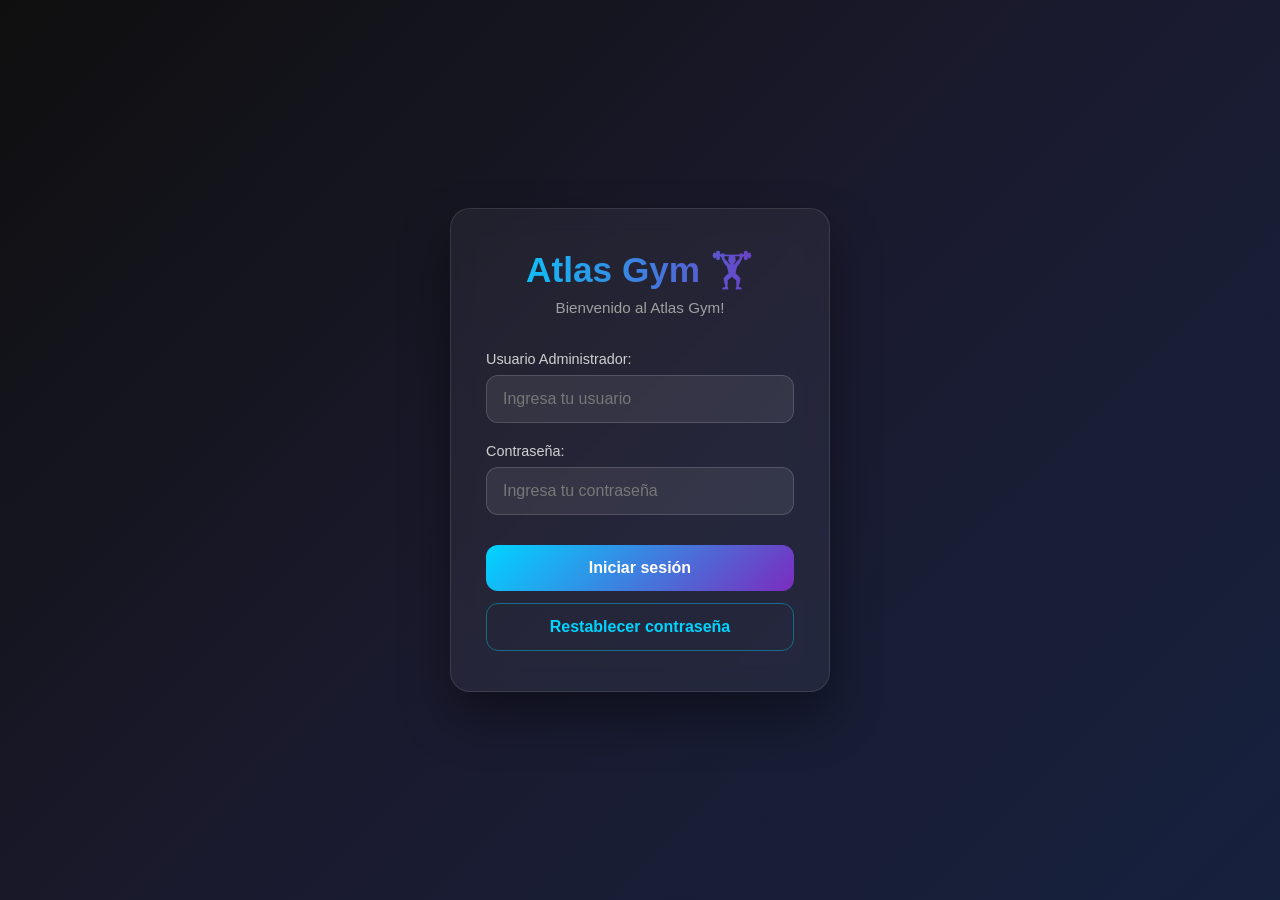
==== index.html @ c1428ced "Rename login.html to index.html" ====
<!DOCTYPE html>
    <html lang="es">
    <head>
        <meta charset="UTF-8">
        <meta name="viewport" content="width=device-width, initial-scale=1.0">
        <title>Atlas Gym</title>
        <link rel="stylesheet" href="styles.css">   <!-- Esta línea conecta el CSS -->
        <script src="login_gym.js" defer></script>
    </head>
    <body>
        <!-- donde se presenta los titulos de la web -->
        <div class="container">
            <div class="login-card">
                <h1>Atlas Gym 🏋️‍♂️</h1>
                <p class="subtitle">Bienvenido al Atlas Gym!</p>

                <!-- se crea una sección del inicio de sesión -->

                <section id="inicio-sesion">
                    <div class="input-group">
                        <label for="user_admin">Usuario Administrador:</label>
                        <input type="text" name="user_admin" id="user_admin" placeholder="Ingresa tu usuario">
                    </div>

                    <div class="input-group">
                        <label for="password">Contraseña:</label>
                        <input type="password" name="password" id="password" placeholder="Ingresa tu contraseña">
                    </div>

                    <div class="buttons">
                        <button type="button" class="btn-primary" onclick="login()">Iniciar sesión</button>
                        <button type="button" class="btn-secondary" onclick="resetpassword()">Restablecer contraseña</button>
                    </div>
                </section>
            </div>
        </div>
    </body>
    </html>
---- styles.css ----
* {
    margin: 0;
    padding: 0;
    box-sizing: border-box;
}

body {
    font-family: 'Segoe UI', Tahoma, Geneva, Verdana, sans-serif;
    background: linear-gradient(135deg, #0f0f0f 0%, #1a1a2e 50%, #16213e 100%);
    min-height: 100vh;
    display: flex;
    justify-content: center;
    align-items: center;
    color: #ffffff;
}

.container {
    width: 100%;
    max-width: 420px;
    padding: 20px;
}

.login-card {
    background: rgba(255, 255, 255, 0.05);
    backdrop-filter: blur(12px);
    border: 1px solid rgba(255, 255, 255, 0.1);
    border-radius: 20px;
    padding: 40px 35px;
    box-shadow: 0 25px 50px rgba(0, 0, 0, 0.4);
}

.login-card h1 {
    text-align: center;
    font-size: 2.2rem;
    margin-bottom: 8px;
    background: linear-gradient(90deg, #00d4ff, #7b2cbf);
    -webkit-background-clip: text;
    -webkit-text-fill-color: transparent;
    background-clip: text;
}

.subtitle {
    text-align: center;
    color: #a0a0a0;
    margin-bottom: 35px;
    font-size: 0.95rem;
}

/* ===== Estilos para el section (por ID) ===== */
#inicio-sesion {
    display: flex;
    flex-direction: column;
    gap: 20px;
}

/* ===== Inputs ===== */
.input-group {
    display: flex;
    flex-direction: column;
    gap: 8px;
}

.input-group label {
    font-size: 0.9rem;
    color: #d0d0d0;
    font-weight: 500;
}

#user_admin,
#password {
    width: 100%;
    padding: 14px 16px;
    background: rgba(255, 255, 255, 0.08);
    border: 1px solid rgba(255, 255, 255, 0.15);
    border-radius: 12px;
    color: #ffffff;
    font-size: 1rem;
    outline: none;
    transition: all 0.3s ease;
}

#user_admin::placeholder,
#password::placeholder {
    color: #777;
}

#user_admin:focus,
#password:focus {
    border-color: #00d4ff;
    background: rgba(0, 212, 255, 0.08);
    box-shadow: 0 0 0 3px rgba(0, 212, 255, 0.15);
}

/* ===== Botones ===== */
.buttons {
    display: flex;
    flex-direction: column;
    gap: 12px;
    margin-top: 10px;
}

.btn-primary,
.btn-secondary {
    width: 100%;
    padding: 14px;
    border: none;
    border-radius: 12px;
    font-size: 1rem;
    font-weight: 600;
    cursor: pointer;
    transition: all 0.3s ease;
}

.btn-primary {
    background: linear-gradient(135deg, #00d4ff, #7b2cbf);
    color: white;
}

.btn-primary:hover {
    transform: translateY(-2px);
    box-shadow: 0 8px 20px rgba(0, 212, 255, 0.3);
}

.btn-secondary {
    background: transparent;
    color: #00d4ff;
    border: 1px solid rgba(0, 212, 255, 0.4);
}

.btn-secondary:hover {
    background: rgba(0, 212, 255, 0.1);
    border-color: #00d4ff;
}
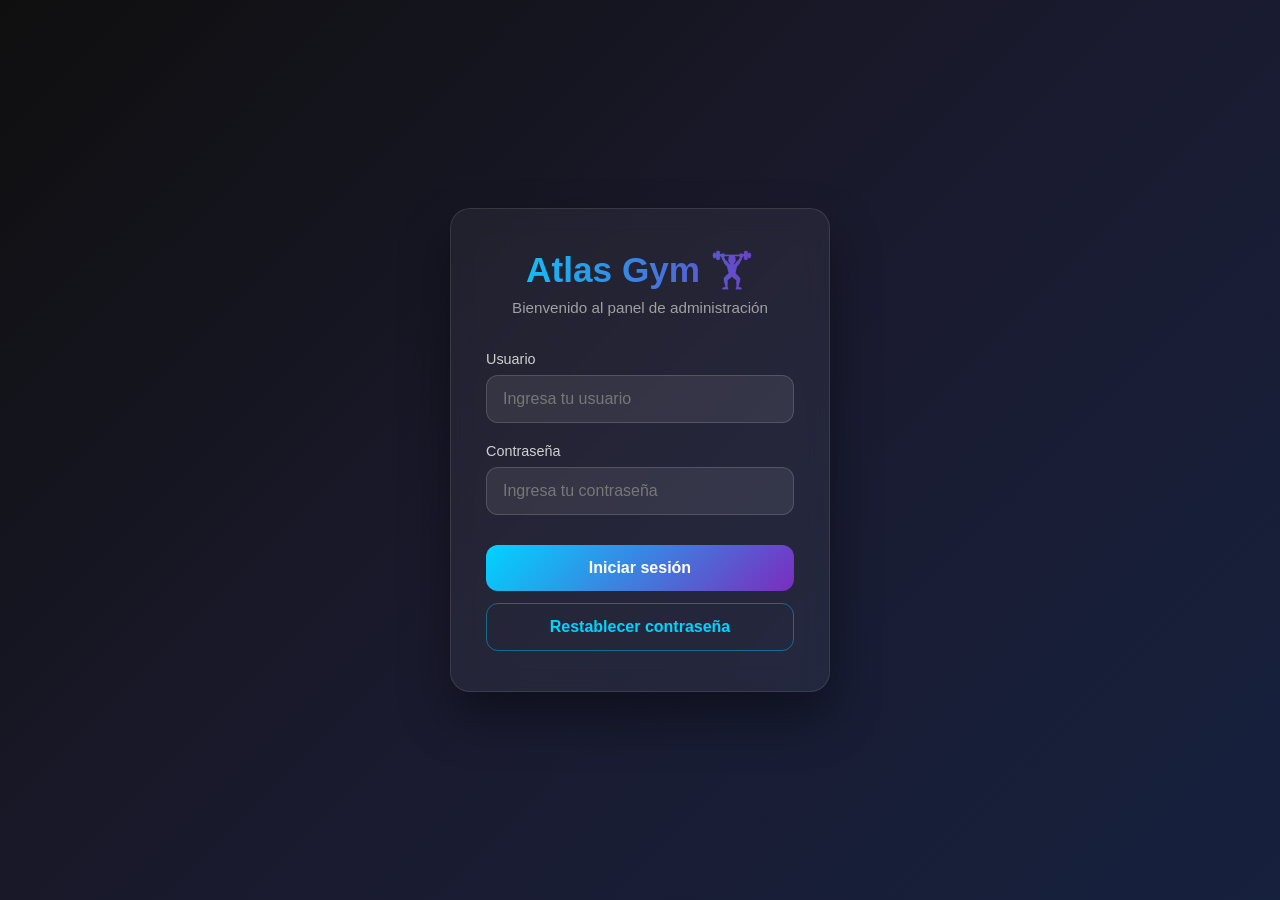
==== commit 1fcd08d2: "actualizacion 1.2" ====
--- a/index.html
+++ b/index.html
@@ -1,38 +1,54 @@
 <!DOCTYPE html>
-    <html lang="es">
+<html lang="es">
     <head>
         <meta charset="UTF-8">
         <meta name="viewport" content="width=device-width, initial-scale=1.0">
-        <title>Atlas Gym</title>
-        <link rel="stylesheet" href="styles.css">   <!-- Esta línea conecta el CSS -->
+        <title>Atlas Gym | Iniciar sesión</title>
+        <link rel="stylesheet" href="styles.css">
         <script src="login_gym.js" defer></script>
     </head>
+
     <body>
-        <!-- donde se presenta los titulos de la web -->
         <div class="container">
             <div class="login-card">
-                <h1>Atlas Gym 🏋️‍♂️</h1>
-                <p class="subtitle">Bienvenido al Atlas Gym!</p>
+            <h1>Atlas Gym 🏋️‍♂️</h1>
+            <p class="subtitle">Bienvenido al panel de administración</p>
 
-                <!-- se crea una sección del inicio de sesión -->
+            <form id="form-login" onsubmit="return false;">
+                <div class="input-group">
+                <label for="user_admin">Usuario</label>
+                <input
+                    type="text"
+                    id="user_admin"
+                    name="user_admin"
+                    placeholder="Ingresa tu usuario"
+                    autocomplete="username"
+                    required
+                >
+                </div>
 
-                <section id="inicio-sesion">
-                    <div class="input-group">
-                        <label for="user_admin">Usuario Administrador:</label>
-                        <input type="text" name="user_admin" id="user_admin" placeholder="Ingresa tu usuario">
-                    </div>
+                <div class="input-group">
+                <label for="password">Contraseña</label>
+                <input
+                    type="password"
+                    id="password"
+                    name="password"
+                    placeholder="Ingresa tu contraseña"
+                    autocomplete="current-password"
+                    required
+                >
+                </div>
 
-                    <div class="input-group">
-                        <label for="password">Contraseña:</label>
-                        <input type="password" name="password" id="password" placeholder="Ingresa tu contraseña">
-                    </div>
-
-                    <div class="buttons">
-                        <button type="button" class="btn-primary" onclick="login()">Iniciar sesión</button>
-                        <button type="button" class="btn-secondary" onclick="resetpassword()">Restablecer contraseña</button>
-                    </div>
-                </section>
+                <div class="buttons">
+                <button type="button" class="btn-primary" onclick="login()">
+                    Iniciar sesión
+                </button>
+                <button type="button" class="btn-secondary" onclick="resetpassword()">
+                    Restablecer contraseña
+                </button>
+                </div>
+            </form>
             </div>
         </div>
     </body>
-    </html>
+</html>
--- a/styles.css
+++ b/styles.css
@@ -1,133 +1,650 @@
+/* ==============================
+   ATLAS GYM - Estilos unificados
+   ============================== */
+
+/* ----- Reset y base ----- */
 * {
-    margin: 0;
-    padding: 0;
-    box-sizing: border-box;
+  margin: 0;
+  padding: 0;
+  box-sizing: border-box;
 }
 
 body {
-    font-family: 'Segoe UI', Tahoma, Geneva, Verdana, sans-serif;
-    background: linear-gradient(135deg, #0f0f0f 0%, #1a1a2e 50%, #16213e 100%);
-    min-height: 100vh;
-    display: flex;
-    justify-content: center;
-    align-items: center;
-    color: #ffffff;
-}
-
+  font-family: 'Segoe UI', Tahoma, Geneva, Verdana, sans-serif;
+  background: linear-gradient(135deg, #0f0f0f 0%, #1a1a2e 50%, #16213e 100%);
+  min-height: 100vh;
+  display: flex;
+  justify-content: center;
+  align-items: center;
+  color: #ffffff;
+  padding: 20px;
+}
+
+/* ==============================
+   LOGIN
+   ============================== */
 .container {
+  width: 100%;
+  max-width: 420px;
+  padding: 20px;
+}
+
+.login-card {
+  background: rgba(255, 255, 255, 0.05);
+  backdrop-filter: blur(12px);
+  border: 1px solid rgba(255, 255, 255, 0.1);
+  border-radius: 20px;
+  padding: 40px 35px;
+  box-shadow: 0 25px 50px rgba(0, 0, 0, 0.4);
+}
+
+.login-card h1 {
+  text-align: center;
+  font-size: 2.2rem;
+  margin-bottom: 8px;
+  background: linear-gradient(90deg, #00d4ff, #7b2cbf);
+  -webkit-background-clip: text;
+  -webkit-text-fill-color: transparent;
+  background-clip: text;
+}
+
+.subtitle {
+  text-align: center;
+  color: #a0a0a0;
+  margin-bottom: 35px;
+  font-size: 0.95rem;
+}
+
+#form-login {
+  display: flex;
+  flex-direction: column;
+  gap: 20px;
+}
+
+.input-group {
+  display: flex;
+  flex-direction: column;
+  gap: 8px;
+}
+
+.input-group label {
+  font-size: 0.9rem;
+  color: #d0d0d0;
+  font-weight: 500;
+}
+
+#user_admin,
+#password {
+  width: 100%;
+  padding: 14px 16px;
+  background: rgba(255, 255, 255, 0.08);
+  border: 1px solid rgba(255, 255, 255, 0.15);
+  border-radius: 12px;
+  color: #ffffff;
+  font-size: 1rem;
+  outline: none;
+  transition: all 0.3s ease;
+}
+
+#user_admin::placeholder,
+#password::placeholder {
+  color: #777;
+}
+
+#user_admin:focus,
+#password:focus {
+  border-color: #00d4ff;
+  background: rgba(0, 212, 255, 0.08);
+  box-shadow: 0 0 0 3px rgba(0, 212, 255, 0.15);
+}
+
+.buttons {
+  display: flex;
+  flex-direction: column;
+  gap: 12px;
+  margin-top: 10px;
+}
+
+.btn-primary,
+.btn-secondary {
+  width: 100%;
+  padding: 14px;
+  border: none;
+  border-radius: 12px;
+  font-size: 1rem;
+  font-weight: 600;
+  cursor: pointer;
+  transition: all 0.3s ease;
+}
+
+.btn-primary {
+  background: linear-gradient(135deg, #00d4ff, #7b2cbf);
+  color: white;
+}
+
+.btn-primary:hover {
+  transform: translateY(-2px);
+  box-shadow: 0 8px 20px rgba(0, 212, 255, 0.3);
+}
+
+.btn-secondary {
+  background: transparent;
+  color: #00d4ff;
+  border: 1px solid rgba(0, 212, 255, 0.4);
+}
+
+.btn-secondary:hover {
+  background: rgba(0, 212, 255, 0.1);
+  border-color: #00d4ff;
+}
+
+/* ==============================
+   PANEL DE CONTROL
+   ============================== */
+.app-container {
+  display: flex;
+  width: 100%;
+  max-width: 1100px;
+  height: min(90vh, 720px);
+  background: rgba(255, 255, 255, 0.04);
+  border: 1px solid rgba(255, 255, 255, 0.1);
+  border-radius: 20px;
+  overflow: hidden;
+  box-shadow: 0 25px 50px rgba(0, 0, 0, 0.4);
+}
+
+/* ----- Sidebar ----- */
+.sidebar {
+  width: 240px;
+  height: 100%;
+  background: rgba(0, 0, 0, 0.35);
+  border-right: 1px solid rgba(255, 255, 255, 0.08);
+  display: flex;
+  flex-direction: column;
+  justify-content: flex-start;
+  padding: 25px 18px;
+}
+
+.logo h2 {
+  font-size: 1.4rem;
+  text-align: center;
+  margin-bottom: 35px;
+  background: linear-gradient(90deg, #00d4ff, #7b2cbf);
+  -webkit-background-clip: text;
+  -webkit-text-fill-color: transparent;
+  background-clip: text;
+}
+
+.menu {
+  display: flex;
+  flex-direction: column;
+  gap: 12px;
+}
+
+.btn-nav {
+  width: 100%;
+  padding: 14px 16px;
+  background: rgba(255, 255, 255, 0.06);
+  border: 1px solid rgba(255, 255, 255, 0.1);
+  border-radius: 12px;
+  color: #e2e8f0;
+  font-size: 0.95rem;
+  font-weight: 500;
+  text-align: left;
+  cursor: pointer;
+  transition: all 0.25s ease;
+}
+
+.btn-nav:hover {
+  background: linear-gradient(135deg, rgba(0, 212, 255, 0.15), rgba(123, 44, 191, 0.15));
+  border-color: #00d4ff;
+  color: #ffffff;
+  transform: translateX(4px);
+}
+
+.btn-nav:active {
+  transform: translateX(2px);
+}
+
+.sidebar-footer {
+  margin-top: auto;
+  padding-top: 20px;
+}
+
+.btn-logout {
+  width: 100%;
+  padding: 12px 16px;
+  background: transparent;
+  border: 1px solid rgba(239, 68, 68, 0.35);
+  border-radius: 12px;
+  color: #f87171;
+  font-size: 0.9rem;
+  font-weight: 500;
+  cursor: pointer;
+  transition: all 0.25s ease;
+}
+
+.btn-logout:hover {
+  background: rgba(239, 68, 68, 0.12);
+  border-color: #f87171;
+}
+
+/* ----- Área principal ----- */
+.main {
+  flex: 1;
+  display: flex;
+  flex-direction: column;
+  background: rgba(255, 255, 255, 0.02);
+  overflow-y: auto;
+}
+
+.main-header {
+  display: flex;
+  justify-content: space-between;
+  align-items: center;
+  padding: 18px 30px;
+  border-bottom: 1px solid rgba(255, 255, 255, 0.06);
+  background: rgba(0, 0, 0, 0.2);
+}
+
+.page-title {
+  font-size: 1.15rem;
+  font-weight: 600;
+  color: #e2e8f0;
+  margin: 0;
+  background: none;
+  -webkit-text-fill-color: #e2e8f0;
+}
+
+.user-info {
+  font-size: 0.9rem;
+  color: #94a3b8;
+  margin: 0;
+}
+
+.user-info span {
+  color: #00d4ff;
+  font-weight: 600;
+}
+
+.contenido {
+  flex: 1;
+  width: 100%;
+  padding: 30px;
+  display: flex;
+  justify-content: center;
+  align-items: flex-start;
+}
+
+.welcome {
+  text-align: center;
+  padding: 40px 20px;
+}
+
+.welcome h2 {
+  font-size: 2.2rem;
+  margin-bottom: 12px;
+  background: linear-gradient(90deg, #00d4ff, #7b2cbf);
+  -webkit-background-clip: text;
+  -webkit-text-fill-color: transparent;
+  background-clip: text;
+}
+
+.welcome p {
+  color: #94a3b8;
+  font-size: 1.05rem;
+}
+
+/* ==============================
+   FORMULARIOS (panel)
+   ============================== */
+.panel-form {
+  width: 100%;
+  max-width: 520px;
+  margin: 0 auto;
+  padding: 32px 28px;
+  background: rgba(255, 255, 255, 0.04);
+  border: 1px solid rgba(255, 255, 255, 0.1);
+  border-radius: 18px;
+  box-shadow: 0 15px 35px rgba(0, 0, 0, 0.3);
+}
+
+.panel-form h2 {
+  text-align: center;
+  margin-bottom: 28px;
+  font-size: 1.7rem;
+  background: linear-gradient(90deg, #00d4ff, #7b2cbf);
+  -webkit-background-clip: text;
+  -webkit-text-fill-color: transparent;
+  background-clip: text;
+}
+
+.form-group {
+  margin-bottom: 20px;
+}
+
+.form-group label {
+  display: block;
+  margin-bottom: 8px;
+  font-size: 0.92rem;
+  color: #cbd5e1;
+  font-weight: 500;
+}
+
+.form-group input,
+.form-group select {
+  width: 100%;
+  padding: 13px 15px;
+  background: rgba(255, 255, 255, 0.07);
+  border: 1px solid rgba(255, 255, 255, 0.15);
+  border-radius: 12px;
+  color: #ffffff;
+  font-size: 0.95rem;
+  outline: none;
+  transition: all 0.25s ease;
+}
+
+.form-group input::placeholder {
+  color: #64748b;
+}
+
+.form-group input:focus,
+.form-group select:focus {
+  border-color: #00d4ff;
+  background: rgba(0, 212, 255, 0.08);
+  box-shadow: 0 0 0 3px rgba(0, 212, 255, 0.15);
+}
+
+.form-group select {
+  cursor: pointer;
+  appearance: none;
+  background-image: url("data:image/svg+xml,%3Csvg xmlns='http://www.w3.org/2000/svg' width='12' height='12' fill='%2300d4ff' viewBox='0 0 16 16'%3E%3Cpath d='M8 11L3 6h10l-5 5z'/%3E%3C/svg%3E");
+  background-repeat: no-repeat;
+  background-position: right 14px center;
+  padding-right: 40px;
+}
+
+.form-group select option {
+  background: #1e1e2f;
+  color: white;
+}
+
+.form-actions {
+  display: flex;
+  gap: 14px;
+  margin-top: 28px;
+}
+
+.btn-guardar,
+.btn-cancelar {
+  flex: 1;
+  padding: 14px 18px;
+  border: none;
+  border-radius: 12px;
+  font-size: 0.95rem;
+  font-weight: 600;
+  cursor: pointer;
+  transition: all 0.25s ease;
+}
+
+.btn-guardar {
+  background: linear-gradient(135deg, #00d4ff, #7b2cbf);
+  color: white;
+  box-shadow: 0 4px 15px rgba(0, 212, 255, 0.25);
+}
+
+.btn-guardar:hover {
+  transform: translateY(-3px);
+  box-shadow: 0 8px 25px rgba(0, 212, 255, 0.4);
+}
+
+.btn-guardar:active {
+  transform: translateY(-1px);
+}
+
+.btn-cancelar {
+  background: transparent;
+  border: 1px solid rgba(255, 255, 255, 0.2);
+  color: #94a3b8;
+}
+
+.btn-cancelar:hover {
+  background: rgba(255, 255, 255, 0.06);
+  border-color: rgba(255, 255, 255, 0.35);
+  color: #ffffff;
+}
+
+/* ==============================
+   MENSAJES DE FEEDBACK
+   ============================== */
+.mensaje {
+  text-align: center;
+  padding: 12px 16px;
+  border-radius: 10px;
+  margin-bottom: 18px;
+  font-size: 0.95rem;
+  font-weight: 500;
+  min-height: 20px;
+  transition: all 0.3s ease;
+}
+
+.mensaje.exito {
+  background: rgba(34, 197, 94, 0.15);
+  border: 1px solid rgba(34, 197, 94, 0.4);
+  color: #4ade80;
+}
+
+.mensaje.error {
+  background: rgba(239, 68, 68, 0.15);
+  border: 1px solid rgba(239, 68, 68, 0.4);
+  color: #f87171;
+}
+
+/* ==============================
+   TABLA DE MIEMBROS
+   ============================== */
+.tabla-miembros {
+  width: 100%;
+  overflow-x: auto;
+}
+
+.tabla-miembros table {
+  width: 100%;
+  border-collapse: collapse;
+  font-size: 0.92rem;
+}
+
+.tabla-miembros th {
+  text-align: left;
+  padding: 12px 14px;
+  background: rgba(0, 212, 255, 0.1);
+  color: #00d4ff;
+  font-weight: 600;
+  border-bottom: 1px solid rgba(255, 255, 255, 0.1);
+}
+
+.tabla-miembros td {
+  padding: 12px 14px;
+  border-bottom: 1px solid rgba(255, 255, 255, 0.06);
+  color: #e2e8f0;
+}
+
+.tabla-miembros tr:hover td {
+  background: rgba(255, 255, 255, 0.03);
+}
+
+/* Badges de plan */
+.badge {
+  display: inline-block;
+  padding: 4px 10px;
+  border-radius: 20px;
+  font-size: 0.8rem;
+  font-weight: 600;
+}
+
+.plan-básico  { background: rgba(148, 163, 184, 0.2); color: #94a3b8; }
+.plan-premium { background: rgba(0, 212, 255, 0.2);   color: #00d4ff; }
+.plan-vip     { background: rgba(123, 44, 191, 0.25); color: #c084fc; }
+.plan-anual   { background: rgba(34, 197, 94, 0.2);   color: #4ade80; }
+
+/* Botones de acción en tabla */
+.acciones {
+  display: flex;
+  gap: 8px;
+}
+
+.btn-editar,
+.btn-eliminar {
+  padding: 6px 12px;
+  border: none;
+  border-radius: 8px;
+  font-size: 0.8rem;
+  font-weight: 500;
+  cursor: pointer;
+  transition: all 0.2s ease;
+}
+
+.btn-editar {
+  background: rgba(0, 212, 255, 0.15);
+  color: #00d4ff;
+  border: 1px solid rgba(0, 212, 255, 0.3);
+}
+
+.btn-editar:hover {
+  background: rgba(0, 212, 255, 0.25);
+}
+
+.btn-eliminar {
+  background: rgba(239, 68, 68, 0.12);
+  color: #f87171;
+  border: 1px solid rgba(239, 68, 68, 0.3);
+}
+
+.btn-eliminar:hover {
+  background: rgba(239, 68, 68, 0.22);
+}
+
+/* ==============================
+   GRID DE PLANES
+   ============================== */
+.planes-grid {
+  display: grid;
+  grid-template-columns: repeat(auto-fit, minmax(180px, 1fr));
+  gap: 18px;
+  margin-top: 10px;
+}
+
+.plan-card {
+  background: rgba(255, 255, 255, 0.04);
+  border: 1px solid rgba(255, 255, 255, 0.1);
+  border-radius: 14px;
+  padding: 22px 18px;
+  text-align: center;
+  transition: all 0.25s ease;
+}
+
+.plan-card:hover {
+  transform: translateY(-4px);
+  border-color: rgba(0, 212, 255, 0.3);
+}
+
+.plan-card.destacado {
+  border-color: #00d4ff;
+  background: rgba(0, 212, 255, 0.08);
+}
+
+.plan-card h3 {
+  font-size: 1.15rem;
+  margin-bottom: 8px;
+  color: #e2e8f0;
+}
+
+.plan-card .precio {
+  font-size: 1.4rem;
+  font-weight: 700;
+  color: #00d4ff;
+  margin-bottom: 14px;
+}
+
+.plan-card ul {
+  list-style: none;
+  text-align: left;
+  font-size: 0.85rem;
+  color: #94a3b8;
+}
+
+.plan-card ul li {
+  padding: 5px 0;
+  padding-left: 18px;
+  position: relative;
+}
+
+.plan-card ul li::before {
+  content: "✓";
+  position: absolute;
+  left: 0;
+  color: #00d4ff;
+  font-weight: bold;
+}
+
+/* ==============================
+   RESPONSIVE
+   ============================== */
+@media (max-width: 768px) {
+  .app-container {
+    flex-direction: column;
+    height: auto;
+    min-height: 90vh;
+  }
+
+  .sidebar {
     width: 100%;
-    max-width: 420px;
+    height: auto;
+    border-right: none;
+    border-bottom: 1px solid rgba(255, 255, 255, 0.08);
     padding: 20px;
-}
-
-.login-card {
-    background: rgba(255, 255, 255, 0.05);
-    backdrop-filter: blur(12px);
-    border: 1px solid rgba(255, 255, 255, 0.1);
-    border-radius: 20px;
-    padding: 40px 35px;
-    box-shadow: 0 25px 50px rgba(0, 0, 0, 0.4);
-}
-
-.login-card h1 {
+  }
+
+  .menu {
+    flex-direction: row;
+    flex-wrap: wrap;
+    gap: 10px;
+  }
+
+  .btn-nav {
+    flex: 1 1 45%;
     text-align: center;
-    font-size: 2.2rem;
-    margin-bottom: 8px;
-    background: linear-gradient(90deg, #00d4ff, #7b2cbf);
-    -webkit-background-clip: text;
-    -webkit-text-fill-color: transparent;
-    background-clip: text;
-}
-
-.subtitle {
-    text-align: center;
-    color: #a0a0a0;
-    margin-bottom: 35px;
-    font-size: 0.95rem;
-}
-
-/* ===== Estilos para el section (por ID) ===== */
-#inicio-sesion {
-    display: flex;
-    flex-direction: column;
-    gap: 20px;
-}
-
-/* ===== Inputs ===== */
-.input-group {
-    display: flex;
+    padding: 12px 10px;
+    font-size: 0.9rem;
+  }
+
+  .btn-nav:hover {
+    transform: none;
+  }
+
+  .main-header {
     flex-direction: column;
     gap: 8px;
-}
-
-.input-group label {
-    font-size: 0.9rem;
-    color: #d0d0d0;
-    font-weight: 500;
-}
-
-#user_admin,
-#password {
+    align-items: flex-start;
+    padding: 14px 20px;
+  }
+
+  .sidebar-footer {
+    margin-top: 16px;
+  }
+}
+
+@media (max-width: 600px) {
+  .panel-form {
+    padding: 24px 18px;
+  }
+
+  .form-actions {
+    flex-direction: column;
+  }
+
+  .btn-guardar,
+  .btn-cancelar {
     width: 100%;
-    padding: 14px 16px;
-    background: rgba(255, 255, 255, 0.08);
-    border: 1px solid rgba(255, 255, 255, 0.15);
-    border-radius: 12px;
-    color: #ffffff;
-    font-size: 1rem;
-    outline: none;
-    transition: all 0.3s ease;
-}
-
-#user_admin::placeholder,
-#password::placeholder {
-    color: #777;
-}
-
-#user_admin:focus,
-#password:focus {
-    border-color: #00d4ff;
-    background: rgba(0, 212, 255, 0.08);
-    box-shadow: 0 0 0 3px rgba(0, 212, 255, 0.15);
-}
-
-/* ===== Botones ===== */
-.buttons {
-    display: flex;
-    flex-direction: column;
-    gap: 12px;
-    margin-top: 10px;
-}
-
-.btn-primary,
-.btn-secondary {
-    width: 100%;
-    padding: 14px;
-    border: none;
-    border-radius: 12px;
-    font-size: 1rem;
-    font-weight: 600;
-    cursor: pointer;
-    transition: all 0.3s ease;
-}
-
-.btn-primary {
-    background: linear-gradient(135deg, #00d4ff, #7b2cbf);
-    color: white;
-}
-
-.btn-primary:hover {
-    transform: translateY(-2px);
-    box-shadow: 0 8px 20px rgba(0, 212, 255, 0.3);
-}
-
-.btn-secondary {
-    background: transparent;
-    color: #00d4ff;
-    border: 1px solid rgba(0, 212, 255, 0.4);
-}
-
-.btn-secondary:hover {
-    background: rgba(0, 212, 255, 0.1);
-    border-color: #00d4ff;
+  }
 }
